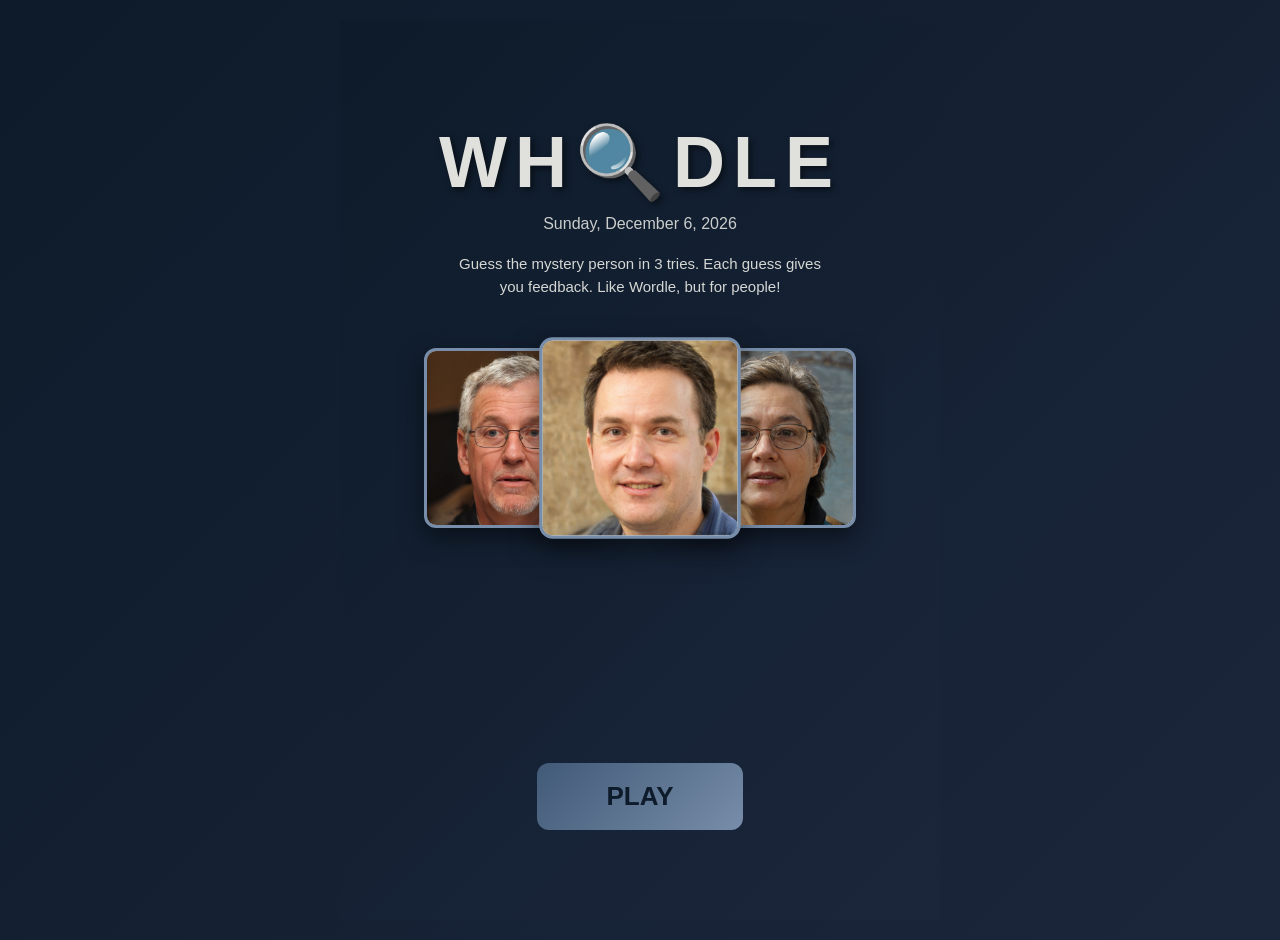
==== index.html @ 675e53bf "Middle face overlaps sides, responsive, no text overlap" ====
<!DOCTYPE html>
<html lang="en">
<head>
    <meta charset="UTF-8">
    <meta name="viewport" content="width=device-width, initial-scale=1.0">
    <title>WHODLE</title>
    <link rel="stylesheet" href="style.css">
    <style>
        .landing-container {
            min-height: 100vh;
            display: flex;
            flex-direction: column;
            justify-content: space-between;
            align-items: center;
            padding: 40px 20px;
            background: linear-gradient(135deg, var(--color-1) 0%, var(--color-2) 100%);
        }
        .landing-top {
            display: flex;
            flex-direction: column;
            align-items: center;
            width: 100%;
        }
        .landing-title {
            font-size: 72px;
            font-weight: bold;
            letter-spacing: 8px;
            color: var(--color-5);
            text-align: center;
            margin-top: 60px;
            text-shadow: 3px 3px 6px rgba(0, 0, 0, 0.5);
        }
        .landing-date {
            color: var(--color-5);
            font-size: 16px;
            margin-top: 10px;
            opacity: 0.9;
        }
        .landing-instructions {
            color: var(--color-5);
            font-size: 15px;
            text-align: center;
            max-width: 400px;
            margin-top: 20px;
            line-height: 1.5;
            opacity: 0.95;
            padding: 0 10px;
        }
        .faces-container {
            display: flex;
            margin-top: 30px;
            margin-bottom: 30px;
            justify-content: center;
            align-items: center;
            width: 100%;
            max-width: 100%;
            flex: 1;
            position: relative;
            padding: 20px 10px;
        }
        .face-card {
            width: 28vw;
            max-width: 180px;
            min-width: 80px;
            aspect-ratio: 1 / 1;
            background: var(--color-5);
            border: 3px solid var(--color-4);
            border-radius: 12px;
            overflow: hidden;
            box-shadow: 0 10px 25px rgba(0, 0, 0, 0.5);
            position: relative;
        }
        .face-card:nth-child(1) {
            margin-right: -5%;
            z-index: 1;
        }
        .face-card:nth-child(2) {
            transform: scale(1.12);
            z-index: 3;
            margin: 0 -5%;
        }
        .face-card:nth-child(3) {
            margin-left: -5%;
            z-index: 2;
        }
        .face-card img {
            width: 100%;
            height: 100%;
            object-fit: cover;
            display: block;
        }
        .play-button {
            padding: 18px 70px;
            font-size: 26px;
            background: linear-gradient(135deg, var(--color-3) 0%, var(--color-4) 100%);
            color: var(--color-1);
            border: none;
            border-radius: 12px;
            cursor: pointer;
            font-family: inherit;
            font-weight: bold;
            transition: transform 0.2s ease;
            text-decoration: none;
            display: inline-block;
            margin-bottom: 50px;
            -webkit-tap-highlight-color: transparent;
            touch-action: manipulation;
        }
        .play-button:hover {
            transform: scale(1.05);
        }
        .play-button:active {
            transform: scale(0.98);
        }
        @media (max-width: 600px) {
            .face-card {
                width: 30vw;
            }
        }
        @media (max-width: 480px) {
            .landing-title {
                font-size: 48px;
                letter-spacing: 4px;
                margin-top: 40px;
            }
            .landing-date {
                font-size: 14px;
            }
            .landing-instructions {
                font-size: 14px;
                margin-top: 15px;
            }
            .faces-container {
                margin-top: 20px;
                margin-bottom: 20px;
                padding: 10px;
            }
            .face-card {
                width: 32vw;
            }
            .face-card:nth-child(2) {
                transform: scale(1.1);
            }
            .play-button {
                font-size: 22px;
                padding: 16px 60px;
                margin-bottom: 40px;
            }
        }
    </style>
</head>
<body>
    <div class="landing-container">
        <div class="landing-top">
            <h1 class="landing-title">WH🔍DLE</h1>
            <p class="landing-date" id="landingDate"></p>
            <p class="landing-instructions">Guess the mystery person in 3 tries. Each guess gives you feedback. Like Wordle, but for people!</p>
            <div class="faces-container">
                <div class="face-card">
                    <img src="face1.png" alt="Mystery person 1">
                </div>
                <div class="face-card">
                    <img src="face2.png" alt="Mystery person 2">
                </div>
                <div class="face-card">
                    <img src="face3.png" alt="Mystery person 3">
                </div>
            </div>
        </div>
        <a href="game.html" class="play-button">PLAY</a>
    </div>
    <script>
        const landingDateEl = document.getElementById('landingDate');
        if (landingDateEl) {
            const today = new Date();
            const options = { weekday: 'long', year: 'numeric', month: 'long', day: 'numeric' };
            landingDateEl.textContent = today.toLocaleDateString(undefined, options);
        }
    </script>
</body>
</html>
---- style.css ----
/* Simple, mobile-friendly styles for WHODLE */
:root {
    --color-1: #0d1b2a;
    --color-2: #1b263b;
    --color-3: #415a77;
    --color-4: #778da9;
    --color-5: #e0e1dd;
}

* {
    margin: 0;
    padding: 0;
    box-sizing: border-box;
}

body {
    font-family: -apple-system, BlinkMacSystemFont, 'Segoe UI', 'Roboto', 'Oxygen',
        'Ubuntu', 'Cantarell', 'Fira Sans', 'Droid Sans', 'Helvetica Neue',
        sans-serif;
    background: linear-gradient(135deg, var(--color-1) 0%, var(--color-2) 100%);
    min-height: 100vh;
    padding: 20px;
    display: flex;
    justify-content: center;
    align-items: flex-start;
    position: relative;
    overflow-x: hidden;
}

.mute-btn {
    position: fixed;
    top: 10px;
    right: 10px;
    z-index: 100;
    background: rgba(224, 225, 221, 0.9);
    border: 2px solid var(--color-3);
    border-radius: 50%;
    width: 40px;
    height: 40px;
    font-size: 20px;
    cursor: pointer;
    display: flex;
    align-items: center;
    justify-content: center;
    transition: transform 0.2s ease;
    -webkit-tap-highlight-color: transparent;
    touch-action: manipulation;
}

.mute-btn:hover {
    transform: scale(1.1);
}

.mute-btn:active {
    transform: scale(0.95);
}

.particle-canvas {
    position: fixed;
    top: 0;
    left: 0;
    width: 100%;
    height: 100%;
    pointer-events: none;
    z-index: 50;
}

.container {
    width: 100%;
    max-width: 500px;
    background: var(--color-5);
    border-radius: 12px;
    box-shadow: 0 10px 40px rgba(0, 0, 0, 0.4);
    overflow: hidden;
    position: relative;
    z-index: 10;
    transition: transform 0.1s ease;
}

.container.shake {
    animation: screenShake 0.3s ease-in-out;
}

@keyframes screenShake {
    0%, 100% { transform: translateX(0); }
    10%, 30%, 50%, 70%, 90% { transform: translateX(-4px); }
    20%, 40%, 60%, 80% { transform: translateX(4px); }
}

.squash-stretch {
    animation: squashStretch 0.2s ease-in-out;
}

@keyframes squashStretch {
    0% { transform: scale(1, 1); }
    50% { transform: scale(1.05, 0.95); }
    100% { transform: scale(1, 1); }
}

header {
    background: linear-gradient(135deg, var(--color-1) 0%, var(--color-3) 100%);
    color: var(--color-5);
    padding: 20px;
    text-align: center;
}

header h1 {
    font-size: 28px;
    margin-bottom: 5px;
    letter-spacing: 2px;
}

.subtitle {
    font-size: 14px;
    opacity: 0.9;
}

.screen {
    padding: 20px;
}

.mystery-section h2 {
    text-align: center;
    margin-bottom: 15px;
    color: var(--color-1);
    font-size: 22px;
}

.mystery-image {
    width: 200px;
    height: 200px;
    margin: 0 auto 15px;
    border: 3px solid var(--color-3);
    border-radius: 8px;
    background: linear-gradient(45deg, var(--color-4) 0%, var(--color-3) 100%);
    display: flex;
    align-items: center;
    justify-content: center;
    position: relative;
    overflow: hidden;
}

/* Simple colored shapes for placeholder */
.mystery-image::before {
    content: '';
    position: absolute;
    width: 80px;
    height: 80px;
    background: var(--color-2);
    border-radius: 50%;
    top: 30px;
    left: 60px;
}

.mystery-image::after {
    content: '';
    position: absolute;
    width: 60px;
    height: 60px;
    background: var(--color-5);
    bottom: 40px;
    right: 50px;
    transform: rotate(45deg);
    border: 2px solid var(--color-1);
}

.clue-text {
    text-align: center;
    color: var(--color-2);
    font-size: 14px;
    margin-bottom: 20px;
}

.guess-section {
    margin-top: 20px;
}

.attempts-text {
    text-align: center;
    font-weight: bold;
    color: var(--color-3);
    margin-bottom: 15px;
    font-size: 16px;
}

.guess-label {
    text-align: center;
    margin-bottom: 10px;
    color: var(--color-1);
    font-weight: 600;
}

.options-container {
    display: flex;
    flex-direction: column;
    gap: 10px;
    margin-bottom: 15px;
}

.option-btn {
    padding: 12px 20px;
    font-size: 16px;
    background: var(--color-5);
    border: 2px solid var(--color-4);
    border-radius: 8px;
    cursor: pointer;
    transition: all 0.2s ease;
    font-family: inherit;
    color: var(--color-1);
    -webkit-tap-highlight-color: transparent;
    touch-action: manipulation;
}

.option-btn:hover:not(:disabled) {
    background: var(--color-4);
    border-color: var(--color-3);
    transform: translateY(-2px);
}

.option-btn:active:not(:disabled) {
    transform: translateY(0) scale(0.98);
}

.option-btn:disabled {
    cursor: not-allowed;
    opacity: 0.6;
}

.option-btn.correct {
    background: #d1fae5;
    border-color: #10b981;
    color: #065f46;
}

.option-btn.wrong {
    background: #fee2e2;
    border-color: #ef4444;
    color: #991b1b;
}

.feedback {
    text-align: center;
    min-height: 24px;
    font-weight: 600;
    color: var(--color-1);
    font-size: 15px;
}

.result-section {
    text-align: center;
}

.result-section h2 {
    font-size: 28px;
    margin-bottom: 15px;
    color: var(--color-1);
}

.result-message {
    font-size: 18px;
    margin: 15px 0;
    font-weight: 600;
    color: var(--color-2);
}

.score-text {
    font-size: 20px;
    margin: 10px 0;
    color: var(--color-3);
    font-weight: bold;
}

.answer-text {
    font-size: 16px;
    margin: 10px 0;
    color: var(--color-2);
}

.play-again-btn {
    margin-top: 20px;
    padding: 12px 30px;
    font-size: 16px;
    background: linear-gradient(135deg, var(--color-1) 0%, var(--color-3) 100%);
    color: var(--color-5);
    border: none;
    border-radius: 8px;
    cursor: pointer;
    font-family: inherit;
    font-weight: 600;
    transition: transform 0.2s ease;
    -webkit-tap-highlight-color: transparent;
    touch-action: manipulation;
}

.play-again-btn:hover {
    transform: scale(1.05);
}

.play-again-btn:active {
    transform: scale(0.98);
}

@media (max-width: 480px) {
    body {
        padding: 10px;
    }
    
    .screen {
        padding: 15px;
    }
    
    .mystery-image {
        width: 150px;
        height: 150px;
    }
    
    .mystery-image::before {
        width: 60px;
        height: 60px;
        top: 25px;
        left: 45px;
    }
    
    .mystery-image::after {
        width: 45px;
        height: 45px;
        bottom: 30px;
        right: 40px;
    }
}
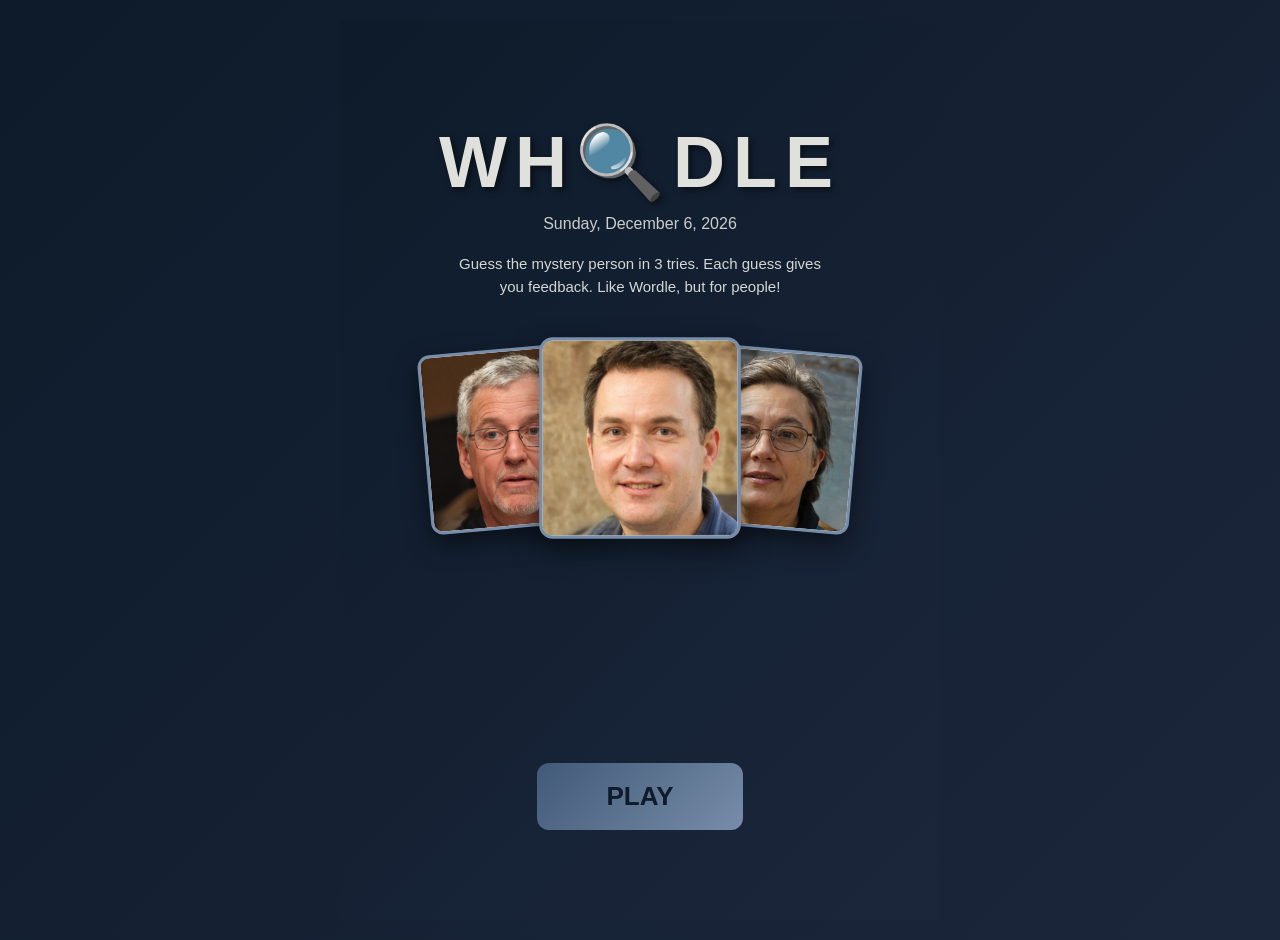
==== commit c0c8330a: "Add 3D tilt hover effect to face cards" ====
--- a/index.html
+++ b/index.html
@@ -57,6 +57,19 @@
             flex: 1;
             position: relative;
             padding: 20px 10px;
+        }
+        .faces-container {
+            display: flex;
+            margin-top: 30px;
+            margin-bottom: 30px;
+            justify-content: center;
+            align-items: center;
+            width: 100%;
+            max-width: 100%;
+            flex: 1;
+            position: relative;
+            padding: 20px 10px;
+            perspective: 1000px;
         }
         .face-card {
             width: 28vw;
@@ -69,19 +82,37 @@
             overflow: hidden;
             box-shadow: 0 10px 25px rgba(0, 0, 0, 0.5);
             position: relative;
+            transition: transform 0.3s ease;
+            transform-style: preserve-3d;
         }
         .face-card:nth-child(1) {
             margin-right: -5%;
             z-index: 1;
+            transform: rotate(-5deg);
         }
         .face-card:nth-child(2) {
-            transform: scale(1.12);
+            transform: scale(1.12) rotate(0deg);
             z-index: 3;
             margin: 0 -5%;
         }
         .face-card:nth-child(3) {
             margin-left: -5%;
             z-index: 2;
+            transform: rotate(5deg);
+        }
+        .face-card:hover {
+            transform: scale(1.15) rotateY(10deg) rotateX(5deg);
+            z-index: 10;
+            box-shadow: 0 15px 35px rgba(0, 0, 0, 0.6);
+        }
+        .face-card:nth-child(1):hover {
+            transform: scale(1.15) rotateY(-15deg) rotateX(5deg);
+        }
+        .face-card:nth-child(2):hover {
+            transform: scale(1.25) rotateY(0deg) rotateX(5deg);
+        }
+        .face-card:nth-child(3):hover {
+            transform: scale(1.15) rotateY(15deg) rotateX(5deg);
         }
         .face-card img {
             width: 100%;
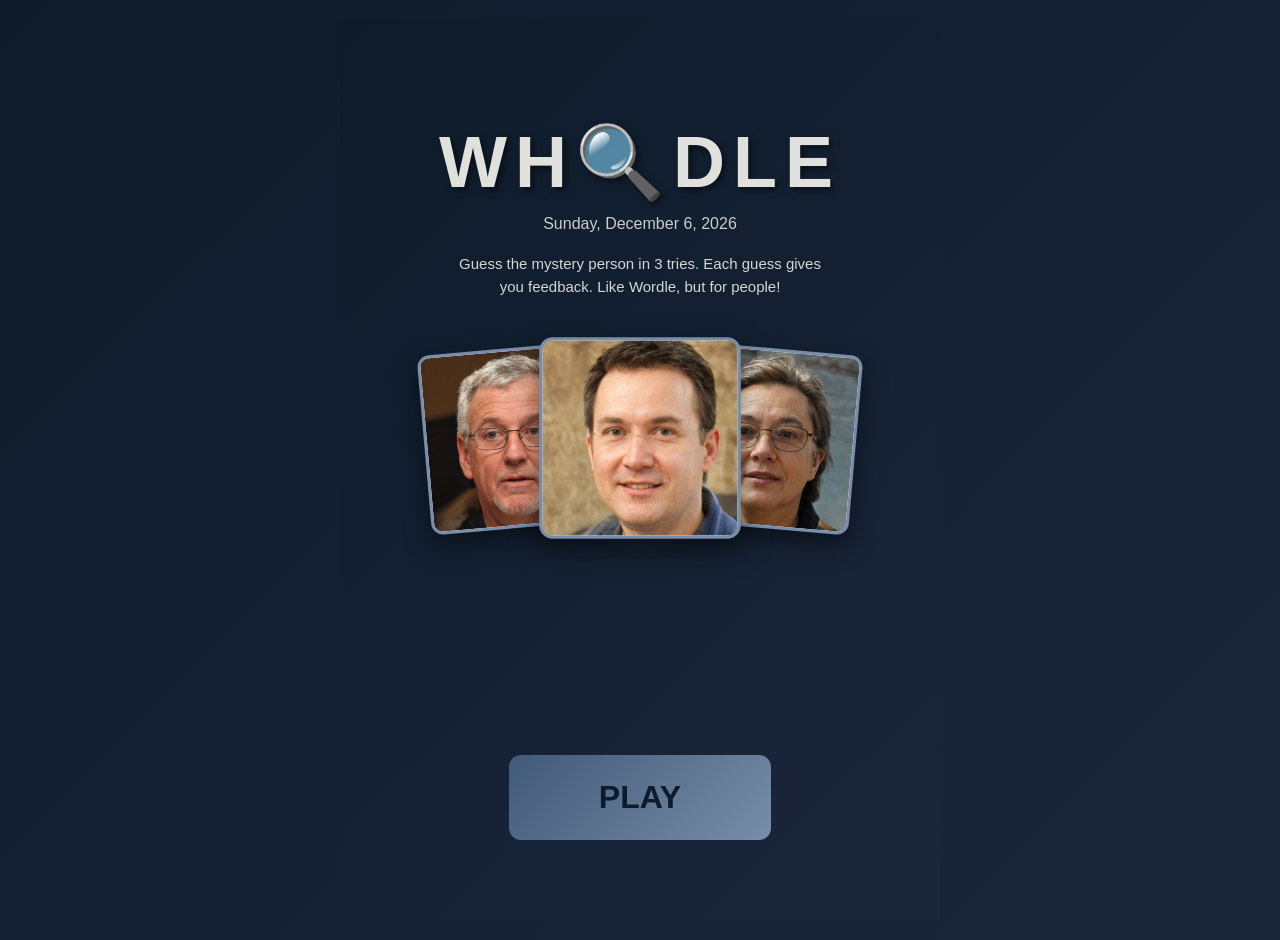
==== commit fc60d478: "Bigger play button, moved up" ====
--- a/index.html
+++ b/index.html
@@ -121,8 +121,8 @@
             display: block;
         }
         .play-button {
-            padding: 18px 70px;
-            font-size: 26px;
+            padding: 24px 90px;
+            font-size: 32px;
             background: linear-gradient(135deg, var(--color-3) 0%, var(--color-4) 100%);
             color: var(--color-1);
             border: none;
@@ -133,7 +133,8 @@
             transition: transform 0.2s ease;
             text-decoration: none;
             display: inline-block;
-            margin-bottom: 50px;
+            margin-bottom: 40px;
+            margin-top: 10px;
             -webkit-tap-highlight-color: transparent;
             touch-action: manipulation;
         }
@@ -162,8 +163,8 @@
                 margin-top: 15px;
             }
             .faces-container {
-                margin-top: 20px;
-                margin-bottom: 20px;
+                margin-top: 15px;
+                margin-bottom: 15px;
                 padding: 10px;
             }
             .face-card {
@@ -173,9 +174,10 @@
                 transform: scale(1.1);
             }
             .play-button {
-                font-size: 22px;
-                padding: 16px 60px;
-                margin-bottom: 40px;
+                font-size: 26px;
+                padding: 18px 70px;
+                margin-bottom: 30px;
+                margin-top: 5px;
             }
         }
     </style>
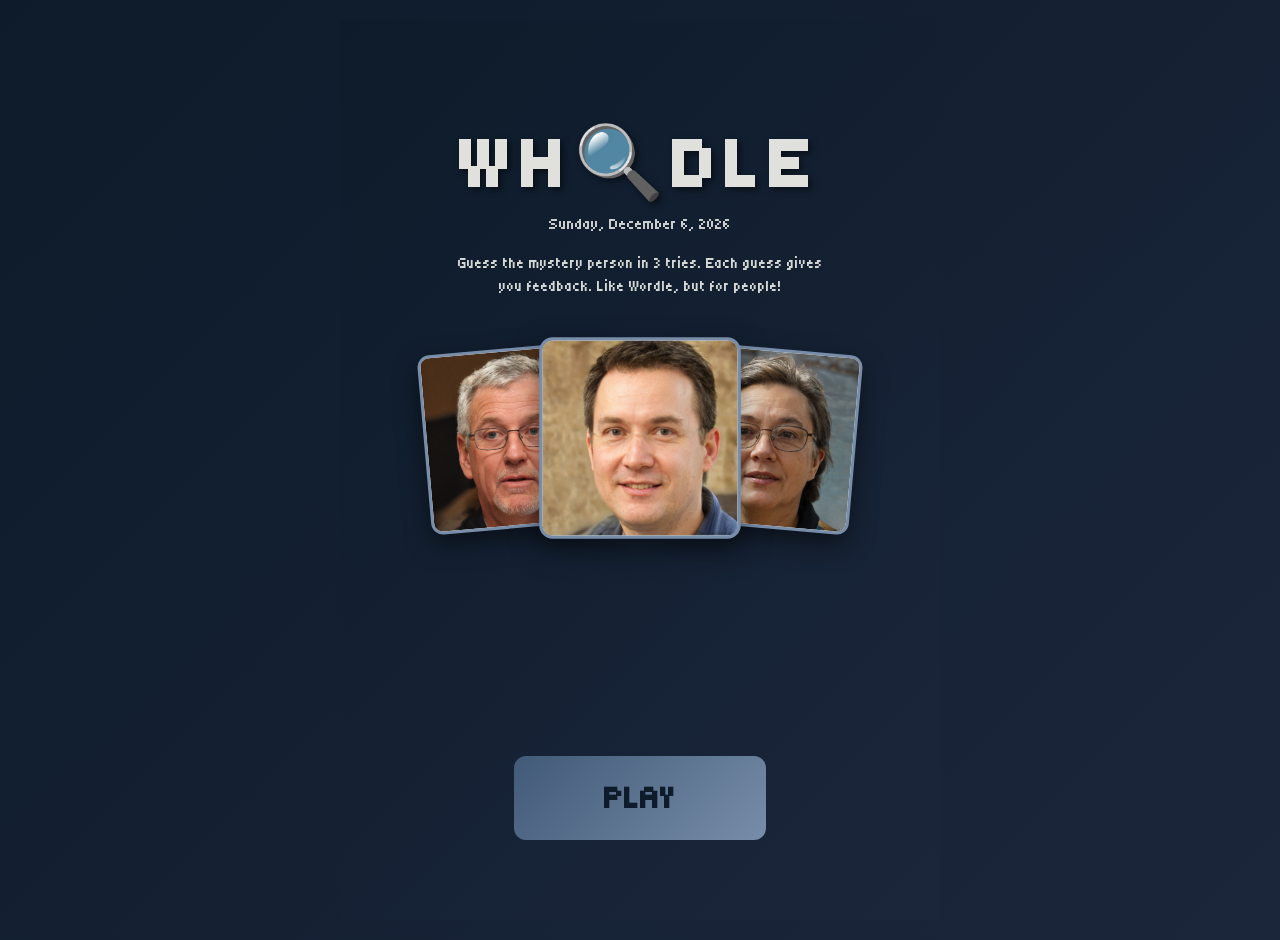
==== commit b74cf352: "Use Tiny5 font" ====
--- a/index.html
+++ b/index.html
@@ -4,6 +4,9 @@
     <meta charset="UTF-8">
     <meta name="viewport" content="width=device-width, initial-scale=1.0">
     <title>WHODLE</title>
+    <link rel="preconnect" href="https://fonts.googleapis.com">
+    <link rel="preconnect" href="https://fonts.gstatic.com" crossorigin>
+    <link href="https://fonts.googleapis.com/css2?family=Tiny5&display=swap" rel="stylesheet">
     <link rel="stylesheet" href="style.css">
     <style>
         .landing-container {
@@ -23,6 +26,7 @@
         }
         .landing-title {
             font-size: 72px;
+            font-family: 'Tiny5', sans-serif;
             font-weight: bold;
             letter-spacing: 8px;
             color: var(--color-5);
--- a/style.css
+++ b/style.css
@@ -14,7 +14,7 @@
 }
 
 body {
-    font-family: -apple-system, BlinkMacSystemFont, 'Segoe UI', 'Roboto', 'Oxygen',
+    font-family: 'Tiny5', -apple-system, BlinkMacSystemFont, 'Segoe UI', 'Roboto', 'Oxygen',
         'Ubuntu', 'Cantarell', 'Fira Sans', 'Droid Sans', 'Helvetica Neue',
         sans-serif;
     background: linear-gradient(135deg, var(--color-1) 0%, var(--color-2) 100%);
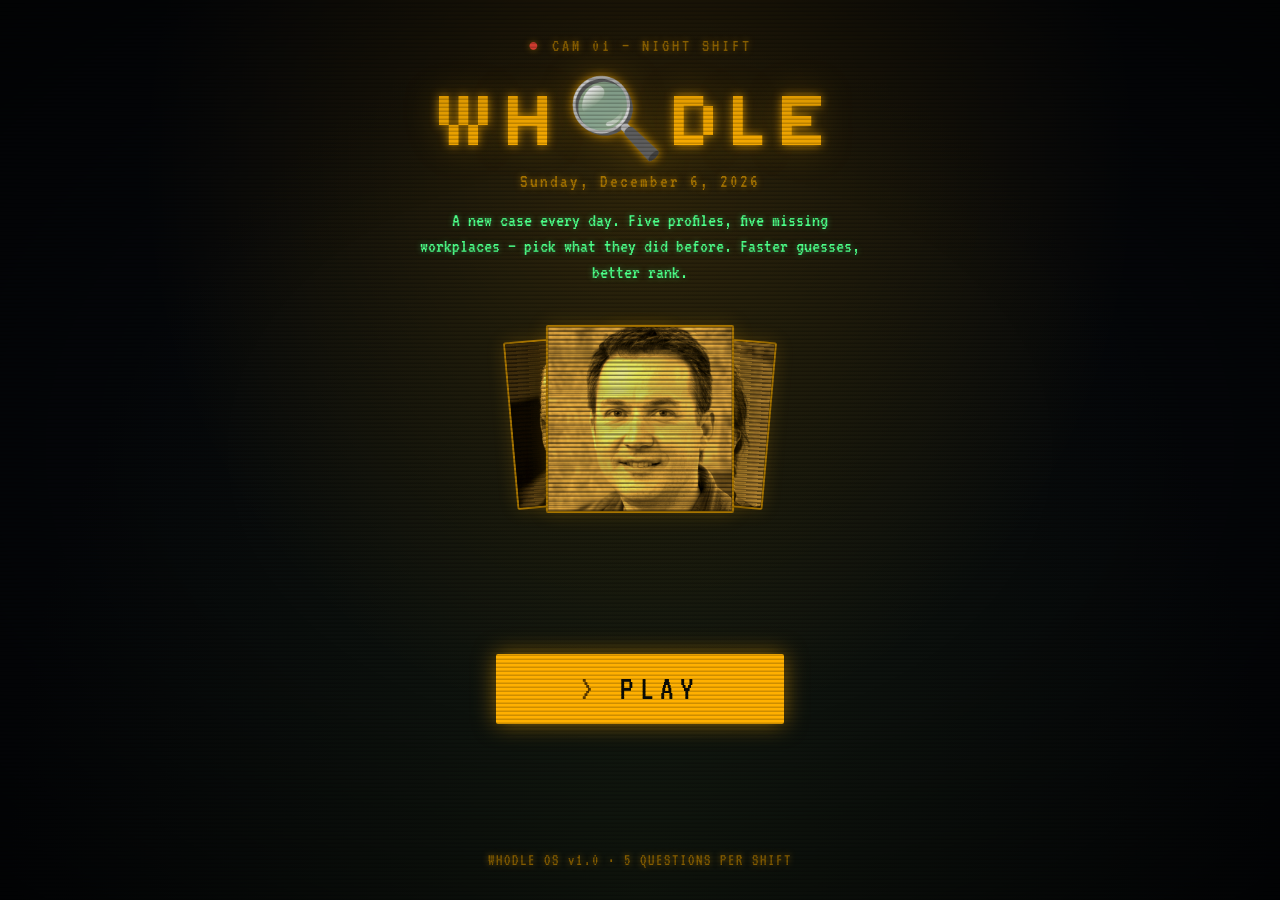
==== commit a1151fd3: "Rebuild game as 3D FNAF-style office with CRT terminal The game now runs on a CRT monitor in a dim n" ====
--- a/index.html
+++ b/index.html
@@ -6,192 +6,284 @@
     <title>WHODLE</title>
     <link rel="preconnect" href="https://fonts.googleapis.com">
     <link rel="preconnect" href="https://fonts.gstatic.com" crossorigin>
-    <link href="https://fonts.googleapis.com/css2?family=Tiny5&display=swap" rel="stylesheet">
-    <link rel="stylesheet" href="style.css">
+    <link href="https://fonts.googleapis.com/css2?family=Tiny5&family=VT323&display=swap" rel="stylesheet">
+    <link rel="stylesheet" href="style.css?v=6">
     <style>
+        body {
+            background: #05070a;
+            font-family: 'VT323', 'Courier New', monospace;
+            overflow-x: hidden;
+        }
+
         .landing-container {
             min-height: 100vh;
             display: flex;
             flex-direction: column;
             justify-content: space-between;
             align-items: center;
-            padding: 40px 20px;
-            background: linear-gradient(135deg, var(--color-1) 0%, var(--color-2) 100%);
-        }
+            padding: 28px 20px;
+            position: relative;
+            color: #ffb000;
+            background:
+                radial-gradient(ellipse at 50% 18%, rgba(255, 176, 0, 0.16) 0%, rgba(0, 0, 0, 0) 55%),
+                radial-gradient(ellipse at 50% 100%, rgba(30, 40, 20, 0.55) 0%, rgba(0, 0, 0, 0) 70%),
+                #05070a;
+            text-shadow: 0 0 6px rgba(255, 176, 0, 0.55);
+        }
+
+        /* CRT scanlines + vignette over the whole page */
+        .landing-container::before {
+            content: '';
+            position: fixed;
+            inset: 0;
+            pointer-events: none;
+            z-index: 5;
+            background:
+                repeating-linear-gradient(
+                    to bottom,
+                    rgba(0, 0, 0, 0) 0px,
+                    rgba(0, 0, 0, 0) 2px,
+                    rgba(0, 0, 0, 0.22) 3px,
+                    rgba(0, 0, 0, 0.22) 4px
+                ),
+                radial-gradient(ellipse at center, rgba(0, 0, 0, 0) 45%, rgba(0, 0, 0, 0.6) 100%);
+            opacity: 0.9;
+        }
+
         .landing-top {
             display: flex;
             flex-direction: column;
             align-items: center;
             width: 100%;
         }
+
+        .landing-cam {
+            font-size: 18px;
+            letter-spacing: 3px;
+            color: #a87500;
+            margin-top: 8px;
+        }
+
+        .landing-cam::before {
+            content: '● ';
+            color: #ff4b3a;
+            animation: recBlink 1.4s steps(2) infinite;
+        }
+
         .landing-title {
-            font-size: 72px;
+            font-size: 78px;
             font-family: 'Tiny5', sans-serif;
-            font-weight: bold;
-            letter-spacing: 8px;
-            color: var(--color-5);
+            font-weight: normal;
+            letter-spacing: 10px;
+            color: #ffb000;
             text-align: center;
-            margin-top: 60px;
-            text-shadow: 3px 3px 6px rgba(0, 0, 0, 0.5);
-        }
+            margin-top: 26px;
+            line-height: 1;
+            text-shadow:
+                0 0 10px rgba(255, 176, 0, 0.85),
+                0 0 34px rgba(255, 176, 0, 0.35);
+        }
+
+        .landing-logo-o {
+            display: inline-block;
+            animation: cursorFlicker 1.1s steps(2) infinite;
+        }
+
         .landing-date {
-            color: var(--color-5);
-            font-size: 16px;
-            margin-top: 10px;
-            opacity: 0.9;
-        }
+            color: #a87500;
+            font-size: 19px;
+            letter-spacing: 2px;
+            margin-top: 12px;
+        }
+
         .landing-instructions {
-            color: var(--color-5);
-            font-size: 15px;
+            color: #4dff88;
+            font-size: 20px;
             text-align: center;
-            max-width: 400px;
-            margin-top: 20px;
-            line-height: 1.5;
-            opacity: 0.95;
+            max-width: 460px;
+            margin-top: 16px;
+            line-height: 1.3;
             padding: 0 10px;
-        }
+            text-shadow: 0 0 6px rgba(77, 255, 136, 0.4);
+        }
+
         .faces-container {
             display: flex;
             margin-top: 30px;
-            margin-bottom: 30px;
+            margin-bottom: 22px;
             justify-content: center;
             align-items: center;
             width: 100%;
-            max-width: 100%;
-            flex: 1;
-            position: relative;
-            padding: 20px 10px;
-        }
-        .faces-container {
-            display: flex;
-            margin-top: 30px;
-            margin-bottom: 30px;
-            justify-content: center;
-            align-items: center;
-            width: 100%;
-            max-width: 100%;
             flex: 1;
             position: relative;
             padding: 20px 10px;
             perspective: 1000px;
         }
+
         .face-card {
-            width: 28vw;
-            max-width: 180px;
-            min-width: 80px;
+            width: 27vw;
+            max-width: 168px;
+            min-width: 84px;
             aspect-ratio: 1 / 1;
-            background: var(--color-5);
-            border: 3px solid var(--color-4);
-            border-radius: 12px;
+            background: #0a0c07;
+            border: 2px solid #a87500;
+            border-radius: 2px;
             overflow: hidden;
-            box-shadow: 0 10px 25px rgba(0, 0, 0, 0.5);
+            box-shadow:
+                0 0 18px rgba(255, 176, 0, 0.18),
+                inset 0 0 30px rgba(0, 0, 0, 0.9);
             position: relative;
-            transition: transform 0.3s ease;
+            transition: transform 0.25s ease, box-shadow 0.25s ease;
             transform-style: preserve-3d;
         }
-        .face-card:nth-child(1) {
-            margin-right: -5%;
-            z-index: 1;
-            transform: rotate(-5deg);
-        }
-        .face-card:nth-child(2) {
-            transform: scale(1.12) rotate(0deg);
-            z-index: 3;
-            margin: 0 -5%;
-        }
-        .face-card:nth-child(3) {
-            margin-left: -5%;
-            z-index: 2;
-            transform: rotate(5deg);
-        }
-        .face-card:hover {
-            transform: scale(1.15) rotateY(10deg) rotateX(5deg);
-            z-index: 10;
-            box-shadow: 0 15px 35px rgba(0, 0, 0, 0.6);
-        }
-        .face-card:nth-child(1):hover {
-            transform: scale(1.15) rotateY(-15deg) rotateX(5deg);
-        }
-        .face-card:nth-child(2):hover {
-            transform: scale(1.25) rotateY(0deg) rotateX(5deg);
-        }
-        .face-card:nth-child(3):hover {
-            transform: scale(1.15) rotateY(15deg) rotateX(5deg);
-        }
+
+        /* amber "security monitor" tint on the ID photos */
         .face-card img {
             width: 100%;
             height: 100%;
             object-fit: cover;
             display: block;
-        }
+            filter: grayscale(1) sepia(1) saturate(2.6) brightness(0.95) contrast(1.1);
+            opacity: 0.9;
+        }
+
+        .face-card::after {
+            content: '';
+            position: absolute;
+            inset: 0;
+            pointer-events: none;
+            background: repeating-linear-gradient(
+                to bottom,
+                rgba(0, 0, 0, 0) 0px,
+                rgba(0, 0, 0, 0) 2px,
+                rgba(0, 0, 0, 0.35) 3px,
+                rgba(0, 0, 0, 0.35) 4px
+            );
+        }
+
+        .face-card:nth-child(1) {
+            margin-right: -5%;
+            z-index: 1;
+            transform: rotate(-5deg);
+        }
+        .face-card:nth-child(2) {
+            transform: scale(1.12) rotate(0deg);
+            z-index: 3;
+            margin: 0 -5%;
+        }
+        .face-card:nth-child(3) {
+            margin-left: -5%;
+            z-index: 2;
+            transform: rotate(5deg);
+        }
+        .face-card:hover {
+            transform: scale(1.15) rotateY(10deg) rotateX(5deg);
+            z-index: 10;
+            box-shadow: 0 0 34px rgba(255, 176, 0, 0.45);
+        }
+        .face-card:nth-child(1):hover {
+            transform: scale(1.15) rotateY(-15deg) rotateX(5deg);
+        }
+        .face-card:nth-child(2):hover {
+            transform: scale(1.22) rotateY(0deg) rotateX(5deg);
+        }
+        .face-card:nth-child(3):hover {
+            transform: scale(1.15) rotateY(15deg) rotateX(5deg);
+        }
+
         .play-button {
-            padding: 24px 90px;
-            font-size: 32px;
-            background: linear-gradient(135deg, var(--color-3) 0%, var(--color-4) 100%);
-            color: var(--color-1);
+            padding: 18px 84px;
+            font-size: 34px;
+            letter-spacing: 6px;
+            background: #ffb000;
+            color: #0a0c07;
             border: none;
-            border-radius: 12px;
+            border-radius: 2px;
             cursor: pointer;
-            font-family: inherit;
-            font-weight: bold;
-            transition: transform 0.2s ease;
+            font-family: 'VT323', monospace;
             text-decoration: none;
             display: inline-block;
-            margin-bottom: 40px;
-            margin-top: 10px;
+            margin-bottom: 26px;
+            margin-top: 6px;
+            text-shadow: none;
+            box-shadow: 0 0 22px rgba(255, 176, 0, 0.5);
+            transition: transform 0.15s ease, box-shadow 0.15s ease;
             -webkit-tap-highlight-color: transparent;
             touch-action: manipulation;
         }
         .play-button:hover {
-            transform: scale(1.05);
+            transform: scale(1.04);
+            box-shadow: 0 0 38px rgba(255, 176, 0, 0.85);
         }
         .play-button:active {
             transform: scale(0.98);
         }
+        .play-button::before {
+            content: '> ';
+            color: #5a3a00;
+        }
+
+        .landing-foot {
+            font-size: 16px;
+            letter-spacing: 2px;
+            color: #a87500;
+            margin-bottom: 4px;
+            text-align: center;
+        }
+
+        @keyframes recBlink {
+            0%, 49% { opacity: 1; }
+            50%, 100% { opacity: 0.25; }
+        }
+        @keyframes cursorFlicker {
+            0%, 60% { opacity: 1; }
+            61%, 100% { opacity: 0.35; }
+        }
+
         @media (max-width: 600px) {
-            .face-card {
-                width: 30vw;
-            }
-        }
+            .face-card { width: 29vw; }
+        }
+
         @media (max-width: 480px) {
             .landing-title {
-                font-size: 48px;
-                letter-spacing: 4px;
-                margin-top: 40px;
+                font-size: 46px;
+                letter-spacing: 5px;
+                margin-top: 26px;
             }
-            .landing-date {
-                font-size: 14px;
-            }
+            .landing-cam { font-size: 15px; }
+            .landing-date { font-size: 15px; }
             .landing-instructions {
-                font-size: 14px;
-                margin-top: 15px;
+                font-size: 17px;
+                margin-top: 12px;
             }
             .faces-container {
-                margin-top: 15px;
-                margin-bottom: 15px;
+                margin-top: 14px;
+                margin-bottom: 14px;
                 padding: 10px;
             }
-            .face-card {
-                width: 32vw;
+            .face-card { width: 30vw; }
+            .face-card:nth-child(2) { transform: scale(1.1); }
+            .play-button {
+                font-size: 27px;
+                padding: 14px 58px;
+                margin-bottom: 18px;
             }
-            .face-card:nth-child(2) {
-                transform: scale(1.1);
-            }
-            .play-button {
-                font-size: 26px;
-                padding: 18px 70px;
-                margin-bottom: 30px;
-                margin-top: 5px;
-            }
+            .landing-foot { font-size: 14px; }
+        }
+
+        @media (prefers-reduced-motion: reduce) {
+            .landing-cam::before,
+            .landing-logo-o { animation: none !important; }
         }
     </style>
 </head>
 <body>
     <div class="landing-container">
         <div class="landing-top">
-            <h1 class="landing-title">WH🔍DLE</h1>
+            <p class="landing-cam">CAM 01 — NIGHT SHIFT</p>
+            <h1 class="landing-title">WH<span class="landing-logo-o">🔍</span>DLE</h1>
             <p class="landing-date" id="landingDate"></p>
-            <p class="landing-instructions">Guess the mystery person in 3 tries. Each guess gives you feedback. Like Wordle, but for people!</p>
+            <p class="landing-instructions">A new case every day. Five profiles, five missing workplaces — pick what they did before. Faster guesses, better rank.</p>
             <div class="faces-container">
                 <div class="face-card">
                     <img src="face1.png" alt="Mystery person 1">
@@ -205,6 +297,7 @@
             </div>
         </div>
         <a href="game.html" class="play-button">PLAY</a>
+        <p class="landing-foot">WHODLE OS v1.0 · 5 QUESTIONS PER SHIFT</p>
     </div>
     <script>
         const landingDateEl = document.getElementById('landingDate');
--- a/style.css
+++ b/style.css
@@ -1,10 +1,22 @@
-/* Simple, mobile-friendly styles for WHODLE */
+/* ============================================================
+   WHODLE — diegetic FNAF / retro-computing theme
+   ============================================================ */
 :root {
     --color-1: #0d1b2a;
     --color-2: #1b263b;
     --color-3: #415a77;
     --color-4: #778da9;
     --color-5: #e0e1dd;
+
+    /* CRT phosphor palette */
+    --crt-bg: #0a0c07;
+    --crt-bg-2: #10140c;
+    --crt-amber: #ffb000;
+    --crt-amber-dim: #a87500;
+    --crt-green: #4dff88;
+    --crt-red: #ff4b3a;
+    --crt-line: #2c2a14;
+    --crt-panel: #13160d;
 }
 
 * {
@@ -13,78 +25,589 @@
     box-sizing: border-box;
 }
 
-body {
-    font-family: 'Tiny5', -apple-system, BlinkMacSystemFont, 'Segoe UI', 'Roboto', 'Oxygen',
-        'Ubuntu', 'Cantarell', 'Fira Sans', 'Droid Sans', 'Helvetica Neue',
-        sans-serif;
-    background: linear-gradient(135deg, var(--color-1) 0%, var(--color-2) 100%);
-    min-height: 100vh;
-    padding: 20px;
+html, body {
+    width: 100%;
+    height: 100%;
+}
+
+body.office-body {
+    font-family: 'VT323', 'Courier New', monospace;
+    background: #05070a;
+    overflow: hidden;
+    position: relative;
+    color: var(--crt-amber);
+}
+
+/* ============================================================
+   3D canvas
+   ============================================================ */
+#office3d {
+    position: fixed;
+    inset: 0;
+    z-index: 1;
+}
+
+#office3d canvas {
+    display: block;
+    width: 100%;
+    height: 100%;
+}
+
+/* ============================================================
+   Diegetic monitor screen (positioned by office3d.js)
+   ============================================================ */
+.screen-overlay {
+    position: fixed;
+    left: 50%;
+    top: 50%;
+    width: 640px;
+    height: 480px;
+    transform: translate(-50%, -50%);
+    z-index: 20;
+    border-radius: 2.2%;
+    overflow: hidden;
+    background: var(--crt-bg);
+    box-shadow:
+        0 0 80px rgba(255, 176, 0, 0.10),
+        0 0 22px rgba(255, 176, 0, 0.18),
+        inset 0 0 70px rgba(0, 0, 0, 0.9);
+}
+
+.screen-scale {
+    position: absolute;
+    left: 50%;
+    top: 50%;
+    width: 920px;
+    height: 640px;
+    transform-origin: center center;
+}
+
+/* ============================================================
+   CRT terminal content
+   ============================================================ */
+.container.crt {
+    width: 920px;
+    height: 640px;
+    overflow-y: auto;
+    overflow-x: hidden;
+    background:
+        radial-gradient(ellipse at 50% 40%, rgba(255, 176, 0, 0.06) 0%, rgba(0, 0, 0, 0) 65%),
+        var(--crt-bg);
+    color: var(--crt-amber);
+    text-shadow: 0 0 6px rgba(255, 176, 0, 0.55);
+    padding: 14px 26px 16px;
+    position: relative;
+    scrollbar-width: thin;
+    scrollbar-color: var(--crt-amber-dim) transparent;
+}
+
+.container.crt::-webkit-scrollbar {
+    width: 8px;
+}
+.container.crt::-webkit-scrollbar-thumb {
+    background: var(--crt-amber-dim);
+    border-radius: 4px;
+}
+
+/* Header */
+.crt-header {
+    border-bottom: 2px solid var(--crt-line);
+    padding-bottom: 8px;
+    margin-bottom: 10px;
+}
+
+.crt-topline {
     display: flex;
+    justify-content: space-between;
+    align-items: center;
+    font-size: 20px;
+    color: var(--crt-amber-dim);
+    letter-spacing: 2px;
+    margin-bottom: 4px;
+}
+
+.cam-label::before {
+    content: '● ';
+    color: var(--crt-red);
+    animation: recBlink 1.4s steps(2) infinite;
+}
+
+.timestamp {
+    color: var(--crt-amber-dim);
+}
+
+.crt-logo {
+    font-family: 'Tiny5', 'VT323', monospace;
+    font-size: 50px;
+    line-height: 1;
+    letter-spacing: 10px;
+    color: var(--crt-amber);
+    text-align: center;
+    text-shadow:
+        0 0 8px rgba(255, 176, 0, 0.8),
+        0 0 22px rgba(255, 176, 0, 0.35);
+    margin: 4px 0 2px;
+}
+
+.crt-cursor {
+    display: inline-block;
+    animation: cursorFlicker 1.1s steps(2) infinite;
+    font-size: 0.8em;
+}
+
+.subtitle {
+    text-align: center;
+    font-size: 20px;
+    color: var(--crt-amber-dim);
+    letter-spacing: 1px;
+}
+
+/* Screens */
+.screen {
+    padding: 0;
+}
+
+.round-indicator {
+    font-size: 21px;
+    letter-spacing: 2px;
+    color: var(--crt-green);
+    margin-bottom: 8px;
+    text-shadow: 0 0 6px rgba(77, 255, 136, 0.6);
+}
+
+/* Profile */
+.profile-section {
+    border: 1px solid var(--crt-line);
+    background: rgba(19, 22, 13, 0.6);
+    padding: 10px 14px;
+    margin-bottom: 10px;
+    position: relative;
+}
+
+.profile-section::before {
+    content: '> PROFILE_DUMP';
+    position: absolute;
+    top: -11px;
+    left: 12px;
+    font-size: 16px;
+    color: var(--crt-amber-dim);
+    background: var(--crt-bg);
+    padding: 0 6px;
+    letter-spacing: 1px;
+}
+
+.profile-header {
+    display: flex;
+    align-items: center;
+    gap: 14px;
+    margin-bottom: 8px;
+}
+
+.profile-avatar {
+    width: 56px;
+    height: 56px;
+    border-radius: 50%;
+    border: 2px solid var(--crt-amber);
+    display: flex;
+    align-items: center;
     justify-content: center;
-    align-items: flex-start;
+    font-size: 26px;
+    font-weight: bold;
+    color: var(--crt-bg);
+    background: var(--crt-amber);
+    box-shadow: 0 0 14px rgba(255, 176, 0, 0.45);
+    flex-shrink: 0;
+    text-shadow: none;
+}
+
+.profile-header h2 {
+    font-size: 30px;
+    letter-spacing: 4px;
+    color: var(--crt-amber);
+}
+
+.profile-info p {
+    margin: 2px 0;
+    font-size: 21px;
+    line-height: 1.12;
+    color: var(--crt-amber);
+}
+
+.profile-info strong {
+    color: var(--crt-amber-dim);
+    font-weight: normal;
+}
+
+.about-text {
+    margin-top: 5px !important;
+    color: var(--crt-green) !important;
+    font-size: 19px !important;
+    line-height: 1.15;
+    text-shadow: 0 0 5px rgba(77, 255, 136, 0.4);
+    display: -webkit-box;
+    -webkit-line-clamp: 3;
+    -webkit-box-orient: vertical;
+    overflow: hidden;
+}
+
+.question-section {
+    margin-top: 8px;
+    border-top: 1px dashed var(--crt-line);
+    padding-top: 6px;
+}
+
+.question-text {
+    font-size: 21px;
+    text-align: center;
+    color: var(--crt-amber);
+    margin-bottom: 6px;
+}
+
+.hidden-info {
+    text-align: center;
+    font-size: 20px;
+}
+
+.hidden-box {
+    display: inline-block;
+    background: var(--crt-amber);
+    color: var(--crt-bg);
+    padding: 2px 14px;
+    font-weight: bold;
+    letter-spacing: 2px;
+    text-shadow: none;
+    box-shadow: 0 0 12px rgba(255, 176, 0, 0.55);
+    animation: hiddenPulse 1.6s ease-in-out infinite;
+}
+
+/* Guesses */
+.guess-section {
+    margin-top: 6px;
+}
+
+.attempts-text {
+    font-size: 20px;
+    color: var(--crt-amber-dim);
+    margin-bottom: 6px;
+}
+
+.options-container {
+    display: grid;
+    grid-template-columns: 1fr 1fr;
+    gap: 8px;
+    margin-bottom: 6px;
+}
+
+.option-btn {
+    font-family: 'VT323', monospace;
+    font-size: 21px;
+    text-align: left;
+    padding: 10px 14px;
+    background: var(--crt-panel);
+    color: var(--crt-amber);
+    border: 1px solid var(--crt-amber-dim);
+    border-radius: 2px;
+    cursor: pointer;
+    transition: background 0.12s, color 0.12s, box-shadow 0.12s, transform 0.08s;
+    -webkit-tap-highlight-color: transparent;
+    touch-action: manipulation;
+    text-shadow: 0 0 5px rgba(255, 176, 0, 0.4);
     position: relative;
-    overflow-x: hidden;
-}
-
+    white-space: nowrap;
+    overflow: hidden;
+    text-overflow: ellipsis;
+}
+
+.option-btn::before {
+    content: '> ';
+    color: var(--crt-amber-dim);
+}
+
+.option-btn:hover:not(:disabled) {
+    background: var(--crt-amber);
+    color: var(--crt-bg);
+    text-shadow: none;
+    box-shadow: 0 0 16px rgba(255, 176, 0, 0.55);
+}
+
+.option-btn:hover:not(:disabled)::before {
+    color: var(--crt-bg);
+}
+
+.option-btn:active:not(:disabled) {
+    transform: scale(0.98);
+}
+
+.option-btn:focus-visible,
+.play-again-btn:focus-visible,
+.mute-btn:focus-visible,
+.debug-buttons button:focus-visible {
+    outline: 2px solid var(--crt-green);
+    outline-offset: 2px;
+}
+
+.option-btn:disabled {
+    cursor: not-allowed;
+    opacity: 0.55;
+}
+
+.option-btn.correct {
+    background: var(--crt-green) !important;
+    color: #04120a !important;
+    border-color: var(--crt-green) !important;
+    opacity: 1 !important;
+    text-shadow: none;
+    box-shadow: 0 0 20px rgba(77, 255, 136, 0.65) !important;
+}
+
+.option-btn.wrong {
+    background: var(--crt-red) !important;
+    color: #1a0300 !important;
+    border-color: var(--crt-red) !important;
+    opacity: 1 !important;
+    text-shadow: none;
+    box-shadow: 0 0 20px rgba(255, 75, 58, 0.65) !important;
+}
+
+.feedback {
+    font-size: 20px;
+    min-height: 22px;
+    color: var(--crt-red);
+}
+
+.success-message {
+    font-size: 28px;
+    text-align: center;
+    color: var(--crt-green);
+    letter-spacing: 2px;
+    text-shadow: 0 0 12px rgba(77, 255, 136, 0.8);
+    margin-top: 4px;
+}
+
+/* Report */
+.result-section {
+    text-align: center;
+    padding-top: 6px;
+}
+
+.result-section h2 {
+    font-size: 40px;
+    letter-spacing: 6px;
+    color: var(--crt-amber);
+    text-shadow: 0 0 14px rgba(255, 176, 0, 0.7);
+    margin-bottom: 8px;
+}
+
+.summary-text {
+    font-size: 22px;
+    margin: 4px 0;
+    color: var(--crt-amber);
+}
+
+.round-breakdown {
+    text-align: left;
+    margin: 12px auto;
+    max-width: 620px;
+    background: rgba(19, 22, 13, 0.7);
+    border: 1px solid var(--crt-line);
+    padding: 10px 14px;
+}
+
+.round-breakdown p {
+    margin: 3px 0;
+    font-size: 20px;
+    color: var(--crt-amber);
+}
+
+.comparison-text {
+    font-size: 24px;
+    margin: 10px 0;
+    color: var(--crt-green);
+    text-shadow: 0 0 8px rgba(77, 255, 136, 0.6);
+}
+
+.play-again-btn {
+    font-family: 'VT323', monospace;
+    margin-top: 12px;
+    padding: 9px 34px;
+    font-size: 24px;
+    background: var(--crt-amber);
+    color: var(--crt-bg);
+    border: none;
+    border-radius: 2px;
+    cursor: pointer;
+    letter-spacing: 2px;
+    text-shadow: none;
+    box-shadow: 0 0 18px rgba(255, 176, 0, 0.5);
+    transition: transform 0.15s, box-shadow 0.15s;
+    -webkit-tap-highlight-color: transparent;
+    touch-action: manipulation;
+}
+
+.play-again-btn:hover {
+    transform: scale(1.04);
+    box-shadow: 0 0 28px rgba(255, 176, 0, 0.8);
+}
+
+.play-again-btn:active {
+    transform: scale(0.98);
+}
+
+/* ============================================================
+   CRT overlays
+   ============================================================ */
+.crt-effects {
+    position: fixed;
+    inset: 0;
+    z-index: 25;
+    pointer-events: none;
+}
+
+.crt-power {
+    position: absolute;
+    inset: 0;
+    pointer-events: none;
+    background: radial-gradient(
+        ellipse at center,
+        rgba(255, 236, 190, 0.95) 0%,
+        rgba(255, 176, 0, 0.35) 45%,
+        rgba(0, 0, 0, 0) 78%
+    );
+    animation: crtPowerOn 1.1s ease-out forwards;
+}
+
+.crt-scanlines {
+    position: absolute;
+    inset: 0;
+    background: repeating-linear-gradient(
+        to bottom,
+        rgba(0, 0, 0, 0) 0px,
+        rgba(0, 0, 0, 0) 2px,
+        rgba(0, 0, 0, 0.22) 3px,
+        rgba(0, 0, 0, 0.22) 4px
+    );
+    mix-blend-mode: multiply;
+    opacity: 0.55;
+}
+
+.crt-vignette {
+    position: absolute;
+    inset: 0;
+    background: radial-gradient(
+        ellipse at center,
+        rgba(0, 0, 0, 0) 45%,
+        rgba(0, 0, 0, 0.55) 100%
+    );
+}
+
+.crt-flicker {
+    position: absolute;
+    inset: 0;
+    background: rgba(255, 176, 0, 0.03);
+    animation: flicker 0.12s steps(2) infinite;
+}
+
+.crt-noise {
+    position: absolute;
+    inset: 0;
+    opacity: 0.05;
+    background-image: url("data:image/svg+xml,%3Csvg xmlns='http://www.w3.org/2000/svg' width='180' height='180'%3E%3Cfilter id='n'%3E%3CfeTurbulence type='fractalNoise' baseFrequency='0.85' numOctaves='3' stitchTiles='stitch'/%3E%3C/filter%3E%3Crect width='100%25' height='100%25' filter='url(%23n)'/%3E%3C/svg%3E");
+    animation: noiseShift 0.25s steps(2) infinite;
+}
+
+/* ============================================================
+   Office HUD
+   ============================================================ */
+.office-hud {
+    position: fixed;
+    inset: 0;
+    z-index: 26;
+    pointer-events: none;
+    font-family: 'VT323', monospace;
+    color: var(--crt-amber);
+    text-shadow: 0 0 6px rgba(255, 176, 0, 0.6);
+}
+
+.hud-rec {
+    position: absolute;
+    top: 16px;
+    left: 18px;
+    font-size: 20px;
+    color: var(--crt-red);
+    letter-spacing: 2px;
+    animation: recBlink 1.4s steps(2) infinite;
+}
+
+.hud-cam {
+    position: absolute;
+    top: 16px;
+    right: 18px;
+    font-size: 20px;
+    letter-spacing: 2px;
+    color: var(--crt-amber-dim);
+}
+
+.hud-date {
+    position: absolute;
+    bottom: 14px;
+    left: 18px;
+    font-size: 18px;
+    color: var(--crt-amber-dim);
+    letter-spacing: 1px;
+}
+
+/* ============================================================
+   Mute button
+   ============================================================ */
 .mute-btn {
     position: fixed;
-    top: 10px;
-    right: 10px;
-    z-index: 100;
-    background: rgba(224, 225, 221, 0.9);
-    border: 2px solid var(--color-3);
-    border-radius: 50%;
+    top: 52px;
+    right: 16px;
+    z-index: 40;
     width: 40px;
     height: 40px;
-    font-size: 20px;
+    border-radius: 50%;
+    border: 1px solid var(--crt-amber-dim);
+    background: rgba(10, 12, 7, 0.75);
+    color: var(--crt-amber);
+    font-size: 18px;
     cursor: pointer;
     display: flex;
     align-items: center;
     justify-content: center;
-    transition: transform 0.2s ease;
     -webkit-tap-highlight-color: transparent;
     touch-action: manipulation;
+    transition: transform 0.15s, box-shadow 0.15s;
 }
 
 .mute-btn:hover {
-    transform: scale(1.1);
-}
-
-.mute-btn:active {
-    transform: scale(0.95);
-}
-
+    transform: scale(1.08);
+    box-shadow: 0 0 14px rgba(255, 176, 0, 0.5);
+}
+
+/* ============================================================
+   Particles
+   ============================================================ */
 .particle-canvas {
     position: fixed;
-    top: 0;
-    left: 0;
+    inset: 0;
     width: 100%;
     height: 100%;
     pointer-events: none;
-    z-index: 50;
-}
-
-.container {
-    width: 100%;
-    max-width: 500px;
-    background: var(--color-5);
-    border-radius: 12px;
-    box-shadow: 0 10px 40px rgba(0, 0, 0, 0.4);
-    overflow: hidden;
-    position: relative;
-    z-index: 10;
-    transition: transform 0.1s ease;
-}
-
-.container.shake {
+    z-index: 30;
+}
+
+/* ============================================================
+   Screen shake / squash
+   ============================================================ */
+.shake {
     animation: screenShake 0.3s ease-in-out;
 }
 
 @keyframes screenShake {
     0%, 100% { transform: translateX(0); }
-    10%, 30%, 50%, 70%, 90% { transform: translateX(-4px); }
-    20%, 40%, 60%, 80% { transform: translateX(4px); }
+    10%, 30%, 50%, 70%, 90% { transform: translateX(-6px); }
+    20%, 40%, 60%, 80% { transform: translateX(6px); }
 }
 
 .squash-stretch {
@@ -93,238 +616,266 @@
 
 @keyframes squashStretch {
     0% { transform: scale(1, 1); }
-    50% { transform: scale(1.05, 0.95); }
+    50% { transform: scale(1.06, 0.94); }
     100% { transform: scale(1, 1); }
 }
 
-header {
-    background: linear-gradient(135deg, var(--color-1) 0%, var(--color-3) 100%);
-    color: var(--color-5);
-    padding: 20px;
-    text-align: center;
-}
-
-header h1 {
-    font-size: 28px;
-    margin-bottom: 5px;
-    letter-spacing: 2px;
-}
-
-.subtitle {
-    font-size: 14px;
-    opacity: 0.9;
-}
-
-.screen {
-    padding: 20px;
-}
-
-.mystery-section h2 {
-    text-align: center;
-    margin-bottom: 15px;
-    color: var(--color-1);
-    font-size: 22px;
-}
-
-.mystery-image {
-    width: 200px;
-    height: 200px;
-    margin: 0 auto 15px;
-    border: 3px solid var(--color-3);
-    border-radius: 8px;
-    background: linear-gradient(45deg, var(--color-4) 0%, var(--color-3) 100%);
+/* ============================================================
+   Debug menu
+   ============================================================ */
+.debug-menu {
+    position: fixed;
+    inset: 0;
+    z-index: 100;
+    background: rgba(5, 7, 10, 0.88);
     display: flex;
     align-items: center;
     justify-content: center;
-    position: relative;
-    overflow: hidden;
-}
-
-/* Simple colored shapes for placeholder */
-.mystery-image::before {
-    content: '';
-    position: absolute;
-    width: 80px;
-    height: 80px;
-    background: var(--color-2);
-    border-radius: 50%;
-    top: 30px;
-    left: 60px;
-}
-
-.mystery-image::after {
-    content: '';
-    position: absolute;
-    width: 60px;
-    height: 60px;
-    background: var(--color-5);
-    bottom: 40px;
-    right: 50px;
-    transform: rotate(45deg);
-    border: 2px solid var(--color-1);
-}
-
-.clue-text {
+    padding: 20px;
+}
+
+.debug-content {
+    background: var(--crt-bg);
+    border: 1px solid var(--crt-amber);
+    box-shadow: 0 0 30px rgba(255, 176, 0, 0.3);
+    padding: 22px;
+    width: 100%;
+    max-width: 340px;
     text-align: center;
-    color: var(--color-2);
-    font-size: 14px;
-    margin-bottom: 20px;
-}
-
-.guess-section {
-    margin-top: 20px;
-}
-
-.attempts-text {
-    text-align: center;
-    font-weight: bold;
-    color: var(--color-3);
-    margin-bottom: 15px;
-    font-size: 16px;
-}
-
-.guess-label {
-    text-align: center;
+    font-family: 'VT323', monospace;
+    color: var(--crt-amber);
+}
+
+.debug-content h3 {
+    font-size: 28px;
+    letter-spacing: 3px;
     margin-bottom: 10px;
-    color: var(--color-1);
-    font-weight: 600;
-}
-
-.options-container {
+}
+
+.debug-content p,
+.debug-content label {
+    font-size: 20px;
+    display: block;
+    margin: 8px 0 4px;
+}
+
+.debug-content input[type="date"] {
+    width: 100%;
+    padding: 8px;
+    font-family: 'VT323', monospace;
+    font-size: 20px;
+    background: var(--crt-panel);
+    color: var(--crt-amber);
+    border: 1px solid var(--crt-amber-dim);
+}
+
+.debug-buttons {
     display: flex;
     flex-direction: column;
-    gap: 10px;
-    margin-bottom: 15px;
-}
-
-.option-btn {
-    padding: 12px 20px;
-    font-size: 16px;
-    background: var(--color-5);
-    border: 2px solid var(--color-4);
-    border-radius: 8px;
+    gap: 8px;
+    margin-top: 16px;
+}
+
+.debug-buttons button {
+    font-family: 'VT323', monospace;
+    font-size: 20px;
+    padding: 8px;
+    background: var(--crt-panel);
+    color: var(--crt-amber);
+    border: 1px solid var(--crt-amber-dim);
     cursor: pointer;
-    transition: all 0.2s ease;
-    font-family: inherit;
-    color: var(--color-1);
-    -webkit-tap-highlight-color: transparent;
-    touch-action: manipulation;
-}
-
-.option-btn:hover:not(:disabled) {
-    background: var(--color-4);
-    border-color: var(--color-3);
-    transform: translateY(-2px);
-}
-
-.option-btn:active:not(:disabled) {
-    transform: translateY(0) scale(0.98);
-}
-
-.option-btn:disabled {
-    cursor: not-allowed;
-    opacity: 0.6;
-}
-
-.option-btn.correct {
-    background: #d1fae5;
-    border-color: #10b981;
-    color: #065f46;
-}
-
-.option-btn.wrong {
-    background: #fee2e2;
-    border-color: #ef4444;
-    color: #991b1b;
-}
-
-.feedback {
-    text-align: center;
-    min-height: 24px;
-    font-weight: 600;
-    color: var(--color-1);
-    font-size: 15px;
-}
-
-.result-section {
-    text-align: center;
-}
-
-.result-section h2 {
-    font-size: 28px;
-    margin-bottom: 15px;
-    color: var(--color-1);
-}
-
-.result-message {
-    font-size: 18px;
-    margin: 15px 0;
-    font-weight: 600;
-    color: var(--color-2);
-}
-
-.score-text {
-    font-size: 20px;
-    margin: 10px 0;
-    color: var(--color-3);
-    font-weight: bold;
-}
-
-.answer-text {
-    font-size: 16px;
-    margin: 10px 0;
-    color: var(--color-2);
-}
-
-.play-again-btn {
-    margin-top: 20px;
-    padding: 12px 30px;
-    font-size: 16px;
-    background: linear-gradient(135deg, var(--color-1) 0%, var(--color-3) 100%);
-    color: var(--color-5);
-    border: none;
-    border-radius: 8px;
-    cursor: pointer;
-    font-family: inherit;
-    font-weight: 600;
-    transition: transform 0.2s ease;
-    -webkit-tap-highlight-color: transparent;
-    touch-action: manipulation;
-}
-
-.play-again-btn:hover {
-    transform: scale(1.05);
-}
-
-.play-again-btn:active {
-    transform: scale(0.98);
-}
-
-@media (max-width: 480px) {
-    body {
-        padding: 10px;
-    }
-    
-    .screen {
-        padding: 15px;
-    }
-    
-    .mystery-image {
-        width: 150px;
-        height: 150px;
-    }
-    
-    .mystery-image::before {
-        width: 60px;
-        height: 60px;
-        top: 25px;
-        left: 45px;
-    }
-    
-    .mystery-image::after {
-        width: 45px;
-        height: 45px;
-        bottom: 30px;
-        right: 40px;
-    }
-}
+}
+
+.debug-buttons button:hover {
+    background: var(--crt-amber);
+    color: var(--crt-bg);
+}
+
+/* ============================================================
+   Animations
+   ============================================================ */
+@keyframes crtPowerOn {
+    0% { opacity: 0; }
+    5% { opacity: 1; }
+    16% { opacity: 0.12; }
+    28% { opacity: 0.65; }
+    42% { opacity: 0.08; }
+    55% { opacity: 0.4; }
+    70% { opacity: 0.12; }
+    100% { opacity: 0; }
+}
+
+@keyframes recBlink {
+    0%, 49% { opacity: 1; }
+    50%, 100% { opacity: 0.25; }
+}
+
+@keyframes cursorFlicker {
+    0%, 60% { opacity: 1; }
+    61%, 100% { opacity: 0.35; }
+}
+
+@keyframes hiddenPulse {
+    0%, 100% { box-shadow: 0 0 10px rgba(255, 176, 0, 0.45); }
+    50% { box-shadow: 0 0 24px rgba(255, 176, 0, 0.9); }
+}
+
+@keyframes flicker {
+    0% { opacity: 0.6; }
+    50% { opacity: 1; }
+    100% { opacity: 0.75; }
+}
+
+@keyframes noiseShift {
+    0% { transform: translate(0, 0); }
+    25% { transform: translate(-5%, 3%); }
+    50% { transform: translate(4%, -4%); }
+    75% { transform: translate(-3%, -2%); }
+    100% { transform: translate(2%, 4%); }
+}
+
+/* ============================================================
+   Small screens: keep the game readable when the CRT is small
+   ============================================================ */
+@media (max-width: 760px) {
+    .container.crt {
+        padding: 10px 12px 12px;
+    }
+    .crt-header {
+        padding-bottom: 5px;
+        margin-bottom: 6px;
+    }
+    .crt-topline {
+        font-size: 14px;
+        margin-bottom: 0;
+    }
+    .crt-logo {
+        font-size: 30px;
+        letter-spacing: 5px;
+        margin: 0;
+    }
+    .subtitle {
+        font-size: 15px;
+    }
+    .round-indicator {
+        font-size: 16px;
+        margin-bottom: 4px;
+    }
+    .options-container {
+        grid-template-columns: 1fr;
+        gap: 5px;
+    }
+    .option-btn {
+        font-size: 18px;
+        padding: 8px 10px;
+    }
+    .profile-section {
+        padding: 8px 10px;
+        margin-bottom: 6px;
+    }
+    .profile-header {
+        gap: 8px;
+        margin-bottom: 4px;
+    }
+    .profile-avatar {
+        width: 34px;
+        height: 34px;
+        font-size: 18px;
+    }
+    .profile-header h2 {
+        font-size: 22px;
+    }
+    /* One compact block of facts instead of four stacked lines */
+    .profile-info {
+        display: flex;
+        flex-wrap: wrap;
+        gap: 0 12px;
+    }
+    .profile-info p {
+        font-size: 17px;
+        margin: 0;
+    }
+    /* Flavour text is the first thing to go on a tiny screen */
+    .about-text {
+        display: none !important;
+    }
+    .question-section {
+        margin-top: 5px;
+        padding-top: 4px;
+    }
+    .question-text {
+        font-size: 17px;
+        margin-bottom: 4px;
+    }
+    .hidden-info {
+        font-size: 17px;
+    }
+    .hidden-box {
+        padding: 1px 10px;
+    }
+    .attempts-text,
+    .feedback {
+        font-size: 16px;
+        margin-bottom: 3px;
+    }
+    .success-message {
+        font-size: 20px;
+        margin-top: 2px;
+    }
+    .result-section h2 {
+        font-size: 28px;
+        margin-bottom: 4px;
+    }
+    .summary-text {
+        font-size: 17px;
+        margin: 2px 0;
+    }
+    .round-breakdown {
+        margin: 6px auto;
+        padding: 6px 8px;
+    }
+    .round-breakdown p {
+        font-size: 16px;
+    }
+    .comparison-text {
+        font-size: 19px;
+        margin: 6px 0;
+    }
+    .play-again-btn {
+        font-size: 19px;
+        padding: 7px 24px;
+        margin-top: 6px;
+    }
+    .hud-cam {
+        font-size: 16px;
+        top: 12px;
+        right: 12px;
+    }
+    .hud-rec {
+        font-size: 16px;
+        top: 12px;
+        left: 12px;
+    }
+    .hud-date {
+        font-size: 15px;
+        bottom: 10px;
+        left: 12px;
+    }
+    .mute-btn {
+        top: 42px;
+        right: 10px;
+        width: 36px;
+        height: 36px;
+    }
+}
+
+/* Reduced motion */
+@media (prefers-reduced-motion: reduce) {
+    .crt-flicker,
+    .crt-noise,
+    .crt-cursor,
+    .cam-label::before,
+    .hidden-box {
+        animation: none !important;
+    }
+}
